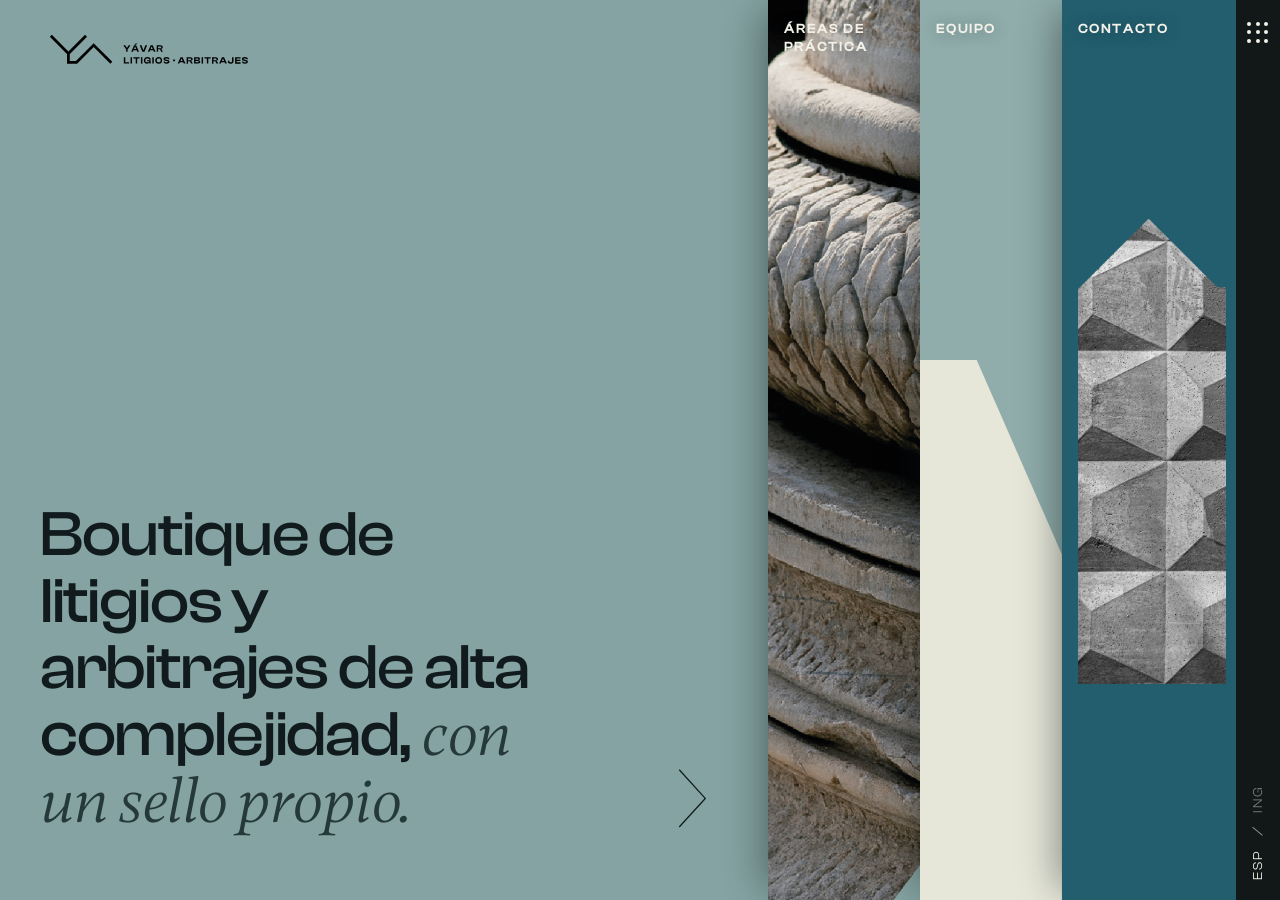
==== index.html @ cc49d652 "yla" ====
<!DOCTYPE html>
<html lang="es" data-lang="es">
<head>
<meta charset="utf-8">
<meta name="viewport" content="width=device-width, initial-scale=1">
<title>YLA — Yávar · Litigios y Arbitrajes</title>
<link rel="stylesheet" href="assets/css/yla.css">
<style>
/* ============ HOME ============ */
.hero{position:fixed;inset:0;overflow:hidden;background:var(--sage)}

/* ----- left: headline ----- */
.hero-left{
  position:absolute;left:0;top:0;bottom:0;width:60%;
  display:flex;flex-direction:row;align-items:flex-end;justify-content:space-between;gap:clamp(24px,4vw,64px);
  padding:20px var(--pad) clamp(40px,7vh,90px);
}
.phrases{position:relative;flex:0 0 auto}
.phrase{
  position:absolute;left:0;bottom:0;width:100%;pointer-events:none;
}
.phrase.show{position:relative;pointer-events:auto}
.phrase h1{
  font-weight:500;
  font-size:clamp(34px,5vw,76px);
  line-height:1.02;
  letter-spacing:-.018em;
  color:var(--ink);
  max-width:13ch;
}
.line{display:block;overflow:hidden;padding-bottom:.02em}
.line > span{display:block;transform:translateY(118%);opacity:0;
  transition:transform 1.15s cubic-bezier(.22,1,.36,1),opacity .9s ease}
.phrase.show .line > span{transform:translateY(0);opacity:1}
.phrase.leaving .line > span{transform:translateY(-118%);opacity:0;
  transition:transform .9s cubic-bezier(.22,1,.36,1),opacity .55s ease}
.phrase.show .line:nth-child(1) > span{transition-delay:.05s}
.phrase.show .line:nth-child(2) > span{transition-delay:.12s}
.phrase.show .line:nth-child(3) > span{transition-delay:.19s}
.phrase.show .line:nth-child(4) > span{transition-delay:.26s}
.phrase.show .line:nth-child(5) > span{transition-delay:.33s}
.phrase h1 em{color:var(--ink-soft)}

/* advance control — thin chevron only */
.advance{display:flex;align-items:center;flex:0 0 auto}
.adv-btn{
  width:clamp(48px,4.4vw,72px);height:clamp(60px,6vw,96px);
  display:flex;align-items:center;justify-content:flex-start;color:var(--ink);
  transition:transform .5s var(--ease);
}
.adv-btn:hover{transform:translateX(9px)}
.adv-btn svg{height:100%;width:auto;overflow:visible}
.adv-btn svg path{stroke:currentColor;stroke-width:1.3;fill:none;vector-effect:non-scaling-stroke;stroke-linecap:square;stroke-linejoin:miter}

/* ----- right: column gateway ----- */
.hero-right{
  position:absolute;right:0;top:0;bottom:0;width:40%;
  display:flex;
}
.col{position:relative;overflow:hidden;display:block;flex:1 1 0;
  transition:flex-grow .85s cubic-bezier(.22,1,.36,1),margin-left .85s cubic-bezier(.22,1,.36,1),box-shadow .85s cubic-bezier(.22,1,.36,1)}
/* z-index creciente: cada card se apila sobre la anterior */
.col-areas{flex:1.07;z-index:1}
.col-equipo{flex:1;background:var(--sage-soft);z-index:2}
.col-contacto{flex:1.23;background:var(--petrol);z-index:3}
.col-rail{flex:0 0 var(--rail);background:var(--night);z-index:4}
/* sombra a la izquierda = se ve que una está sobre la otra */
.hero-right .col{box-shadow:-16px 0 36px -12px rgba(8,14,14,.42)}
/* hover: la card se abre — sube al frente, se ensancha (muestra más contenido) y se desplaza a la izquierda.
   Se usa margin-left negativo (no transform) para que el layout se reacomode y NO quede franja de fondo a la derecha */
.intro-done .hero-right .col:hover{flex-grow:2.4;margin-left:-26px;z-index:20;
  box-shadow:-30px 0 64px -10px rgba(8,14,14,.55)}

.col-media{position:absolute;left:-4%;right:-4%;top:-12%;bottom:-12%;transition:transform 1.3s var(--ease)}
.col-media-inner{position:absolute;inset:0;animation:drift 17s var(--ease-soft) infinite alternate}
.col-contacto .col-media-inner{animation-duration:21s;animation-direction:alternate-reverse}
@keyframes drift{from{transform:translateY(-2.5%)}to{transform:translateY(2.5%)}}
.col-media img{position:absolute;inset:0;width:100%;height:100%;object-fit:cover}

/* equipo cream parallelogram, anchored bottom */
.para{
  position:absolute;left:0;right:0;bottom:0;height:80%;background:var(--cream);
  /* corte: arranca a ~60% de altura del lado izq. (card ~40% desde arriba), recto hasta el 40% del ancho,
     y ahí quiebra bajando hacia la derecha. El 3er punto (100% 64%) controla el ángulo: mayor % = baja más */
  clip-path:polygon(0 25%,40% 25%,100% 52%,100% 100%,0 100%);
  transition:transform 1.3s var(--ease);
}

/* contacto framed concrete (notched arrow) */
.concrete-frame{
  position:absolute;left:9%;right:6%;top:24%;height:52%;
  overflow:hidden;transition:transform 1.3s var(--ease);
}
.concrete-frame .col-media-inner{
  position:absolute;top:50%;left:calc(52svh/1.36/2);
  width:52svh;aspect-ratio:1.36;height:auto;
  animation:none;
  transform:translate(-50%,-50%) rotate(-90deg);transform-origin:center;
}
.concrete-frame img{position:absolute;inset:0;width:100%;height:100%;object-fit:cover;filter:grayscale(1) contrast(1.04)}

/* column labels */
.col-label{
  position:absolute;left:0;right:0;top:0;z-index:5;
  padding:20px 16px 0;
  font-size:13px;font-weight:700;letter-spacing:.16em;text-transform:uppercase;line-height:1.35;
  color:var(--paper);text-shadow:0 1px 16px rgba(0,0,0,.35);
}
.col-equipo .col-label{color:var(--paper)}
.col .col-label .ll{display:block}
.col .col-label .ll.t-en{display:none}
html[data-lang="en"] .col .col-label .ll.t-es{display:none}
html[data-lang="en"] .col .col-label .ll.t-en{display:block}
.col-label::after{content:"";display:block;width:0;height:1px;background:currentColor;margin-top:8px;transition:width .55s var(--ease)}
.col:hover .col-label::after{width:30px}
.col-cta{
  position:absolute;left:16px;bottom:var(--pad);z-index:5;
  display:flex;align-items:center;gap:10px;color:var(--paper);
  font-size:11px;letter-spacing:.06em;opacity:0;transform:translateY(8px);
  transition:opacity .5s var(--ease),transform .5s var(--ease);
}
.col-equipo .col-cta{color:var(--ink)}
.col:hover .col-cta{opacity:1;transform:none}
.col-cta .arw{font-size:13px}
.col::before{content:"";position:absolute;inset:0;z-index:3;background:rgba(18,24,23,0);transition:background .5s}
.col-areas:hover::before,.col-contacto:hover::before{background:rgba(18,24,23,.12)}

/* rail content */
.col-rail{display:flex;flex-direction:column;align-items:center;justify-content:space-between;padding:20px 0}
.col-rail .dots{color:var(--paper);margin-top:2px}
.col-rail .v-lang{
  writing-mode:vertical-rl;transform:rotate(180deg);color:var(--paper);
  display:inline-flex;flex-direction:row;align-items:center;gap:9px;
  font-size:10.5px;letter-spacing:.16em;font-weight:500;
}
.col-rail .v-lang button{opacity:.45;transition:opacity .3s,font-weight .3s;letter-spacing:.16em}
.col-rail .v-lang button:hover{opacity:1;font-weight:700}
.col-rail .v-lang button.on{opacity:1}
.col-rail .v-lang .div{height:13px;width:1px;background:currentColor;opacity:.55;transform:rotate(-50deg);margin:3px 0}

/* ===== intro de carga: las capas entran de derecha a izquierda, desacelerando =====
   orden: home (la más grande) → áreas → equipo → contacto. Cada una más lenta que la anterior.
   El orden del DOM hace que cada columna posterior se deslice por encima de la previa. */
@keyframes layerIn{from{transform:translateX(100vw)}to{transform:translateX(0)}}
@media (prefers-reduced-motion:no-preference){
  .hero-left,.col-areas,.col-equipo,.col-contacto,.col-rail{will-change:transform}
  /* delays cortos y solapados: cada capa arranca antes de que la anterior se asiente.
     Duraciones largas + ease-out marcado → al final las 4 viajan lento juntas a su sitio. */
  .hero-left   {animation:layerIn 1.25s cubic-bezier(.16,1,.3,1) 0s   both}
  .col-areas   {animation:layerIn 1.30s cubic-bezier(.16,1,.3,1) .14s both}
  .col-equipo  {animation:layerIn 1.35s cubic-bezier(.16,1,.3,1) .28s both}
  .col-contacto,
  .col-rail    {animation:layerIn 1.40s cubic-bezier(.16,1,.3,1) .42s both}
}
/* al terminar el intro se quita la animación: el fill ya no fija el transform y el hover puede mover la card */
.intro-done .hero-left,.intro-done .col,.intro-done .col-rail{animation:none;will-change:auto}

/* topbar tuning on home */
.home .topbar{padding-top:20px;padding-right:var(--pad)}
.home-mob-dots{display:none}
@media (max-width:980px){.home-mob-dots{display:grid}}

/* ===== responsive ===== */
@media (max-width:980px){
  .hero{position:relative;min-height:100svh}
  .hero-left{position:relative;width:100%;min-height:78svh;justify-content:space-between}
  .hero-right{position:relative;width:100%;height:230px}
  .col-rail{display:none}
  .phrase h1{max-width:16ch}
}
@media (max-width:560px){
  .hero-right{height:auto;flex-direction:column}
  .col{height:120px}
  .col-media{position:absolute}
}
</style>
</head>
<body class="home">

<!-- top bar -->
<header class="topbar">
  <a class="brand" href="index.html" aria-label="YLA inicio">
    <img class="brand-logo" src="assets/logo.svg" alt="YÁVAR · Litigios · Arbitrajes">
  </a>
  <button class="dots home-mob-dots" data-menu-open aria-label="Menú"><span></span><span></span><span></span><span></span><span></span><span></span><span></span><span></span><span></span></button>
</header>

<main class="hero">
  <!-- LEFT: headline -->
  <div class="hero-left">
    <div class="phrases">
      <!-- 1 -->
      <div class="phrase show">
        <h1 class="t-es"><span class="line"><span>Boutique de</span></span><span class="line"><span>litigios y</span></span><span class="line"><span>arbitrajes de alta</span></span><span class="line"><span>complejidad, <em>con</em></span></span><span class="line"><span><em>un sello propio.</em></span></span></h1>
        <h1 class="t-en"><span class="line"><span>A boutique for</span></span><span class="line"><span>high-complexity</span></span><span class="line"><span>litigation &amp;</span></span><span class="line"><span>arbitration, <em>with a</em></span></span><span class="line"><span><em>signature of its own.</em></span></span></h1>
      </div>
      <!-- 2 -->
      <div class="phrase">
        <h1 class="t-es"><span class="line"><span>Negociamos con</span></span><span class="line"><span>estrategia <em>y litigamos</em></span></span><span class="line"><span><em>con convicción.</em></span></span></h1>
        <h1 class="t-en"><span class="line"><span>We negotiate with</span></span><span class="line"><span>strategy <em>and litigate</em></span></span><span class="line"><span><em>with conviction.</em></span></span></h1>
      </div>
      <!-- 3 -->
      <div class="phrase">
        <h1 class="t-es"><span class="line"><span>Sabemos que la</span></span><span class="line"><span>excelencia nunca</span></span><span class="line"><span>es casualidad <em>y por</em></span></span><span class="line"><span><em>eso la buscamos</em></span></span><span class="line"><span><em>implacablemente.</em></span></span></h1>
        <h1 class="t-en"><span class="line"><span>We know excellence</span></span><span class="line"><span>is never an accident,</span></span><span class="line"><span><em>and so we pursue</em></span></span><span class="line"><span><em>it relentlessly.</em></span></span></h1>
      </div>
      <!-- 4 -->
      <div class="phrase">
        <h1 class="t-es"><span class="line"><span>La cercanía no</span></span><span class="line"><span>es un servicio</span></span><span class="line"><span>adicional, <em>es parte</em></span></span><span class="line"><span><em>de cómo entendemos</em></span></span><span class="line"><span><em>lo que hacemos.</em></span></span></h1>
        <h1 class="t-en"><span class="line"><span>Closeness is not</span></span><span class="line"><span>an added service,</span></span><span class="line"><span><em>it is part of how we</em></span></span><span class="line"><span><em>understand our work.</em></span></span></h1>
      </div>
    </div>

    <div class="advance">
      <button class="adv-btn" id="advBtn" aria-label="Siguiente">
        <svg viewBox="0 0 34 60" preserveAspectRatio="xMinYMid meet"><path d="M6 8 L26 30 L6 52"></path></svg>
      </button>
    </div>
  </div>

  <!-- RIGHT: gateway columns -->
  <div class="hero-right" id="cols">
    <a class="col col-areas" href="areas.html">
      <span class="col-label"><span class="ll t-es">Áreas de</span><span class="ll t-es">Práctica</span><span class="ll t-en">Practice</span><span class="ll t-en">Areas</span></span>
      <div class="col-media" data-col><div class="col-media-inner"><img src="assets/img/column.png" alt=""></div></div>
      <span class="col-cta"><span class="arw"></span><span class="t-es">Explorar</span><span class="t-en">Explore</span></span>
    </a>

    <a class="col col-equipo" href="equipo.html">
      <span class="col-label"><span class="ll t-es">Equipo</span><span class="ll t-en">Team</span></span>
      <div class="para" data-col></div>
      <span class="col-cta"><span class="arw"></span><span class="t-es">Conocer</span><span class="t-en">Meet us</span></span>
    </a>

    <a class="col col-contacto" href="contacto.html">
      <span class="col-label"><span class="ll t-es">Contacto</span><span class="ll t-en">Contact</span></span>
      <div class="concrete-frame" data-col><div class="col-media-inner"><img src="assets/img/concrete-sm.png" alt=""></div></div>
      <span class="col-cta"><span class="arw"></span><span class="t-es">Escríbenos</span><span class="t-en">Write us</span></span>
    </a>

    <div class="col-rail">
      <button class="dots" data-menu-open aria-label="Menú"><span></span><span></span><span></span><span></span><span></span><span></span><span></span><span></span><span></span></button>
      <span class="v-lang"><button data-lang-btn="es" class="on">ESP</button><span class="div"></span><button data-lang-btn="en">ING</button></span>
    </div>
  </div>
</main>

<!-- shared menu overlay -->
<div class="menu" id="menu">
  <div class="menu-top">
    <a class="brand" href="index.html"><span class="mk-wrap"><svg class="mk" viewBox="22 29 144 67" xmlns="http://www.w3.org/2000/svg" aria-hidden="true"><polygon points="165.8 91.2 127.7 53.1 127.7 53.1 123.2 48.6 123.2 48.6 123.2 48.6 118.7 53.1 118.7 53.1 82.4 89.4 68.3 89.4 68.3 73.5 69.7 72.1 69.7 72.1 107.8 34 103.3 29.5 65.2 67.7 27.1 29.5 22.6 34 60.7 72.1 60.7 72.1 62 73.5 62 89.4 62 89.4 62 95.7 62 95.7 62 95.7 67 95.7 85.1 95.7 123.2 57.6 161.3 95.7 165.8 91.2"></polygon></svg></span><span class="wordmark"><span class="w1">YÁVAR</span><br><span class="w2">LITIGIOS · ARBITRAJES</span></span></a>
    <button class="close" data-menu-close aria-label="Cerrar"></button>
  </div>
  <div class="menu-body">
    <nav>
      <a href="index.html" class="cur"><span class="t-es">INICIO</span><span class="t-en">HOME</span><svg class="mk mk-underline" viewBox="22 29 144 67" aria-hidden="true"><polygon points="165.8 91.2 127.7 53.1 127.7 53.1 123.2 48.6 123.2 48.6 123.2 48.6 118.7 53.1 118.7 53.1 82.4 89.4 68.3 89.4 68.3 73.5 69.7 72.1 69.7 72.1 107.8 34 103.3 29.5 65.2 67.7 27.1 29.5 22.6 34 60.7 72.1 60.7 72.1 62 73.5 62 89.4 62 89.4 62 95.7 62 95.7 62 95.7 67 95.7 85.1 95.7 123.2 57.6 161.3 95.7 165.8 91.2"></polygon></svg></a>
      <a href="areas.html"><span class="t-es">ÁREAS DE PRÁCTICA</span><span class="t-en">PRACTICE AREAS</span></a>
      <a href="equipo.html"><span class="t-es">EQUIPO</span><span class="t-en">TEAM</span></a>
      <a href="contacto.html"><span class="t-es">CONTACTO</span><span class="t-en">CONTACT</span></a>
    </nav>
  </div>
  <div class="menu-foot">
    <span class="lang"><button data-lang-btn="es" class="on">ESP</button><span class="div"></span><button data-lang-btn="en">ING</button></span>
    <div class="addr">
      El Bosque Norte 0211<br>Oficina #437 · Las Condes<br>Santiago / Chile<br>
      <a href="mailto:contacto@yla.cl">contacto@yla.cl</a>
    </div>
  </div>
</div>

<script src="assets/js/yla.js"></script>
<script>
(function(){
  var phrases=[].slice.call(document.querySelectorAll('.phrase'));
  var cols=document.getElementById('cols');
  var cur=0, timer=null, DUR=5200;

  // per-phrase parallax offsets for each gateway media (areas, equipo-para, equipo-photo, contacto)
  var shifts={
    areas:[0,-5,-9,-4],
    para:[0,3,-2,4],
    concrete:[0,4,-3,2]
  };
  function applyShift(i){
    var areas=cols.querySelector('.col-areas .col-media');
    var para=cols.querySelector('.col-equipo .para');
    var concrete=cols.querySelector('.col-contacto .concrete-frame');
    if(areas)areas.style.transform='translateY('+shifts.areas[i]+'%)';
    if(para)para.style.transform='translateY('+shifts.para[i]+'%)';
    if(concrete)concrete.style.transform='translateY('+shifts.concrete[i]+'%)';
  }

  function go(n){
    var prev=cur; cur=(n+phrases.length)%phrases.length;
    if(prev===cur){return;}
    phrases[prev].classList.remove('show');
    phrases[prev].classList.add('leaving');
    (function(p){setTimeout(function(){p.classList.remove('leaving');},900);})(phrases[prev]);
    phrases[cur].classList.add('show');
    applyShift(cur);
  }

  function start(){stop();timer=setInterval(function(){go(cur+1);},DUR);}
  function stop(){if(timer){clearInterval(timer);timer=null;}}

  document.getElementById('advBtn').addEventListener('click',function(){go(cur+1);start();});

  // pause on hover over gateway (let user read columns)
  cols.addEventListener('mouseenter',stop);
  cols.addEventListener('mouseleave',start);

  document.addEventListener('visibilitychange',function(){document.hidden?stop():start();});

  // al terminar el intro: habilita el hover de las cards (y libera el fill del transform)
  var lastCard=document.querySelector('.col-contacto');
  function introDone(){document.body.classList.add('intro-done');}
  if(lastCard){lastCard.addEventListener('animationend',introDone);}
  setTimeout(introDone,2300); // respaldo (p.ej. prefers-reduced-motion, sin animación)

  // init
  applyShift(0); start();
})();
</script>
</body>
</html>
---- assets/css/yla.css ----
/* ============================================================
   YLA — Yávar · Litigios y Arbitrajes
   Shared design system
   ============================================================ */

/* ---------- Fonts ---------- */
@font-face{
  font-family:"Clash Display";
  src:url("../fonts/ClashDisplay-Regular.otf") format("opentype");
  font-weight:400; font-style:normal; font-display:swap;
}
@font-face{
  font-family:"Clash Display";
  src:url("../fonts/ClashDisplay-Medium.otf") format("opentype");
  font-weight:500; font-style:normal; font-display:swap;
}
@font-face{
  font-family:"Gambetta";
  src:url("../fonts/Gambetta-Italic.otf") format("opentype");
  font-weight:400; font-style:italic; font-display:swap;
}

/* ---------- Tokens ---------- */
:root{
  --sage:#84a3a2;
  --sage-soft:#90adab;
  --ink:#111b1d;
  --ink-soft:#26393a;
  --cream:#e6e6d9;
  --paper:#f3f2ea;
  --petrol:#235e6e;
  --petrol-deep:#1c4f5d;
  --charcoal:#33474a;
  --charcoal-deep:#2a3b3d;
  --night:#121817;

  --line-on-light:rgba(17,27,29,.22);
  --line-on-dark:rgba(243,242,234,.20);

  --ease:cubic-bezier(.66,0,.2,1);
  --ease-soft:cubic-bezier(.4,0,.1,1);

  --pad:clamp(22px,3.1vw,56px);
  --rail:clamp(40px,3.4vw,62px);

  --f-display:"Clash Display",-apple-system,system-ui,sans-serif;
  --f-serif:"Gambetta",Georgia,serif;
}

/* ---------- Reset ---------- */
*{margin:0;padding:0;box-sizing:border-box}
html,body{height:100%}
body{
  font-family:var(--f-display);
  font-weight:400;
  color:var(--ink);
  background:var(--sage);
  -webkit-font-smoothing:antialiased;
  text-rendering:optimizeLegibility;
  overflow-x:hidden;
}
a{color:inherit;text-decoration:none}
img{display:block;max-width:100%}
button{font-family:inherit;color:inherit;background:none;border:none;cursor:pointer}
em,i{font-family:var(--f-serif);font-style:italic;font-weight:400}

/* serif italics should optically align with the display caps */
.serif{font-family:var(--f-serif);font-style:italic;font-weight:400}

/* ---------- Brand mark ---------- */
.mk{width:auto;height:100%;display:block}
.mk polygon{fill:currentColor}

.brand{display:flex;align-items:center;gap:14px;color:var(--ink)}
.brand .mk-wrap{height:30px;display:flex;align-items:center}
.brand .wordmark{
  font-weight:500;
  line-height:1.06;
  letter-spacing:.02em;
}
.brand .wordmark .w1{
  font-size:13px;letter-spacing:.16em;
}
.brand .wordmark .w2{
  font-size:8.5px;letter-spacing:.235em;opacity:.78;
  font-weight:500;
}
.brand .brand-logo{height:57px;width:auto;display:block}

/* ---------- Top bar ---------- */
.topbar{
  position:fixed;inset:0 0 auto 0;z-index:60;
  display:flex;align-items:flex-start;justify-content:space-between;
  padding:20px var(--pad) var(--pad);
  pointer-events:none;
}
.topbar > *{pointer-events:auto}
.topbar .brand{padding-top:2px}

.nav-cluster{display:flex;align-items:flex-start;gap:clamp(26px,3vw,54px)}
.nav-links{display:flex;gap:clamp(22px,2.6vw,46px);padding-top:4px}
.nav-links a{
  font-size:10.5px;font-weight:500;letter-spacing:.18em;text-transform:uppercase;
  line-height:1.35;position:relative;white-space:nowrap;
}
.nav-links a .ll{display:block}
.nav-links a::after{
  content:"";position:absolute;left:0;bottom:-5px;height:1px;width:0;
  background:currentColor;transition:width .5s var(--ease);
}
.nav-links a:hover::after,.nav-links a.is-active::after{width:100%}

/* 3x3 dot grid menu button */
.dots{
  display:grid;grid-template-columns:repeat(3,1fr);gap:3px;
  width:22px;height:22px;margin-top:2px;
}
.dots span{width:4px;height:4px;border-radius:50%;background:currentColor;transition:transform .4s var(--ease),opacity .4s}
.dots:hover span{opacity:.55}
.dots:hover span:nth-child(5){opacity:1;transform:scale(1.5)}

/* language toggle (rail) */
.lang{
  display:inline-flex;align-items:center;gap:7px;
  font-size:11px;font-weight:500;letter-spacing:.14em;
}
.lang button{letter-spacing:.14em;opacity:.45;transition:opacity .3s,font-weight .3s}
.lang button:hover{opacity:1;font-weight:700}
.lang button.on{opacity:1}
.lang .div{width:13px;height:1px;background:currentColor;opacity:.5;transform:rotate(-50deg)}

/* ---------- Vertical rail (dark strip: menu dots + email + esp/ing) ---------- */
.vrail{
  position:fixed;top:0;right:0;bottom:0;width:var(--rail);z-index:55;
  background:var(--night);color:var(--paper);
  display:flex;flex-direction:column;align-items:center;justify-content:space-between;
  padding:20px 0;
}
.vrail .dots{color:var(--paper);margin-top:2px}
.vrail .v-mail{
  writing-mode:vertical-rl;text-orientation:mixed;
  font-size:11px;letter-spacing:.16em;font-weight:500;
  transform:rotate(180deg);
}
.vrail .v-lang{
  writing-mode:vertical-rl;text-orientation:mixed;transform:rotate(180deg);
  display:inline-flex;flex-direction:row;align-items:center;gap:8px;
  font-size:10.5px;letter-spacing:.16em;font-weight:500;
}
.vrail .v-lang button{opacity:.45;transition:opacity .3s,font-weight .3s;letter-spacing:.16em}
.vrail .v-lang button:hover{opacity:1;font-weight:700}
.vrail .v-lang button.on{opacity:1}
.vrail .v-lang .div{height:13px;width:1px;background:currentColor;opacity:.55;transform:rotate(-50deg);margin:2px 0}

/* ---------- Language visibility ---------- */
.t-en{display:none}
html[data-lang="en"] .t-es{display:none}
html[data-lang="en"] .t-en{display:revert}
/* inline variants keep flow */
span.t-es,span.t-en,em.t-es,em.t-en{display:inline}
html[data-lang="en"] span.t-es,html[data-lang="en"] em.t-es{display:none}
.t-en{}
html:not([data-lang="en"]) span.t-en,html:not([data-lang="en"]) em.t-en{display:none}
html[data-lang="en"] span.t-en,html[data-lang="en"] em.t-en{display:inline}

/* ---------- Full-screen menu overlay ---------- */
.menu{
  position:fixed;inset:0;z-index:200;background:var(--night);color:var(--paper);
  display:flex;flex-direction:column;
  padding:20px var(--pad) var(--pad);
  clip-path:inset(0 0 100% 0);
  transition:clip-path .8s var(--ease);
  pointer-events:none;
}
.menu.open{clip-path:inset(0 0 0 0);pointer-events:auto}
.menu .menu-top{display:flex;align-items:flex-start;justify-content:space-between}
.menu .brand{color:var(--paper)}
.menu .close{
  width:30px;height:30px;position:relative;color:var(--paper);
}
.menu .close::before,.menu .close::after{
  content:"";position:absolute;top:50%;left:0;width:100%;height:1.5px;background:currentColor;
}
.menu .close::before{transform:rotate(45deg)}
.menu .close::after{transform:rotate(-45deg)}
.menu .menu-body{
  flex:1;display:flex;flex-direction:column;justify-content:center;
  width:100%;
}
.menu nav{display:flex;flex-direction:column;gap:clamp(10px,2.1vh,26px)}
.menu nav a{
  font-weight:500;font-size:clamp(28px,3.4vw,46px);line-height:1.04;letter-spacing:-.005em;
  width:max-content;position:relative;
  opacity:0;transform:translateY(40px);
  transition:opacity .7s var(--ease),transform .7s var(--ease),color .35s;
}
.menu.open nav a{opacity:1;transform:none}
.menu.open nav a:nth-child(1){transition-delay:.18s}
.menu.open nav a:nth-child(2){transition-delay:.26s}
.menu.open nav a:nth-child(3){transition-delay:.34s}
.menu.open nav a:nth-child(4){transition-delay:.42s}
.menu nav a:hover{color:var(--sage)}
.menu nav a.cur .mk-underline{opacity:1}
.menu nav a .mk-underline{
  position:absolute;left:2px;bottom:-2px;height:14px;opacity:0;color:var(--sage);
  transition:opacity .4s;
}
.menu .menu-foot{
  display:flex;align-items:flex-end;justify-content:space-between;gap:24px;
  opacity:0;transform:translateY(20px);transition:opacity .6s var(--ease) .5s,transform .6s var(--ease) .5s;
}
.menu.open .menu-foot{opacity:1;transform:none}
.menu .menu-foot .addr{
  text-align:right;font-size:13px;line-height:1.7;letter-spacing:.04em;color:rgba(243,242,234,.7);
}
.menu .menu-foot .addr a{color:var(--sage)}
.menu .menu-foot .lang{color:var(--paper)}

/* ---------- Generic page chrome on dark ---------- */
.on-dark{color:var(--paper)}
.on-dark .nav-links a,.on-dark .brand{color:var(--paper)}
/* mayor especificidad: gana sobre reglas por-página como .topbar .brand{color:var(--ink)} */
.topbar.on-dark,.topbar.on-dark .nav-links a,.topbar.on-dark .brand,.topbar.on-dark .dots{color:var(--paper)}

/* arrow bullet — long thin shaft with a connected chevron head; scales with font-size */
.arw{display:inline-block;width:1.95em;height:1.5px;background:currentColor;position:relative;vertical-align:middle;flex:0 0 auto}
.arw::after{content:"";position:absolute;right:-1px;top:50%;width:.5em;height:.5em;border-top:1.5px solid currentColor;border-right:1.5px solid currentColor;box-sizing:border-box;transform:translateY(-50%) rotate(45deg)}

/* reduce motion */
@media (prefers-reduced-motion:reduce){
  *{animation-duration:.001ms!important;transition-duration:.12s!important}
}

/* mobile menu button (shown only when the dark rail is hidden) */
.dots.mob-only{display:none}

/* ---------- Mobile generic ---------- */
@media (max-width:860px){
  .vrail{display:none}
  .nav-links{display:none}
  .dots.mob-only{display:grid;color:inherit}
}
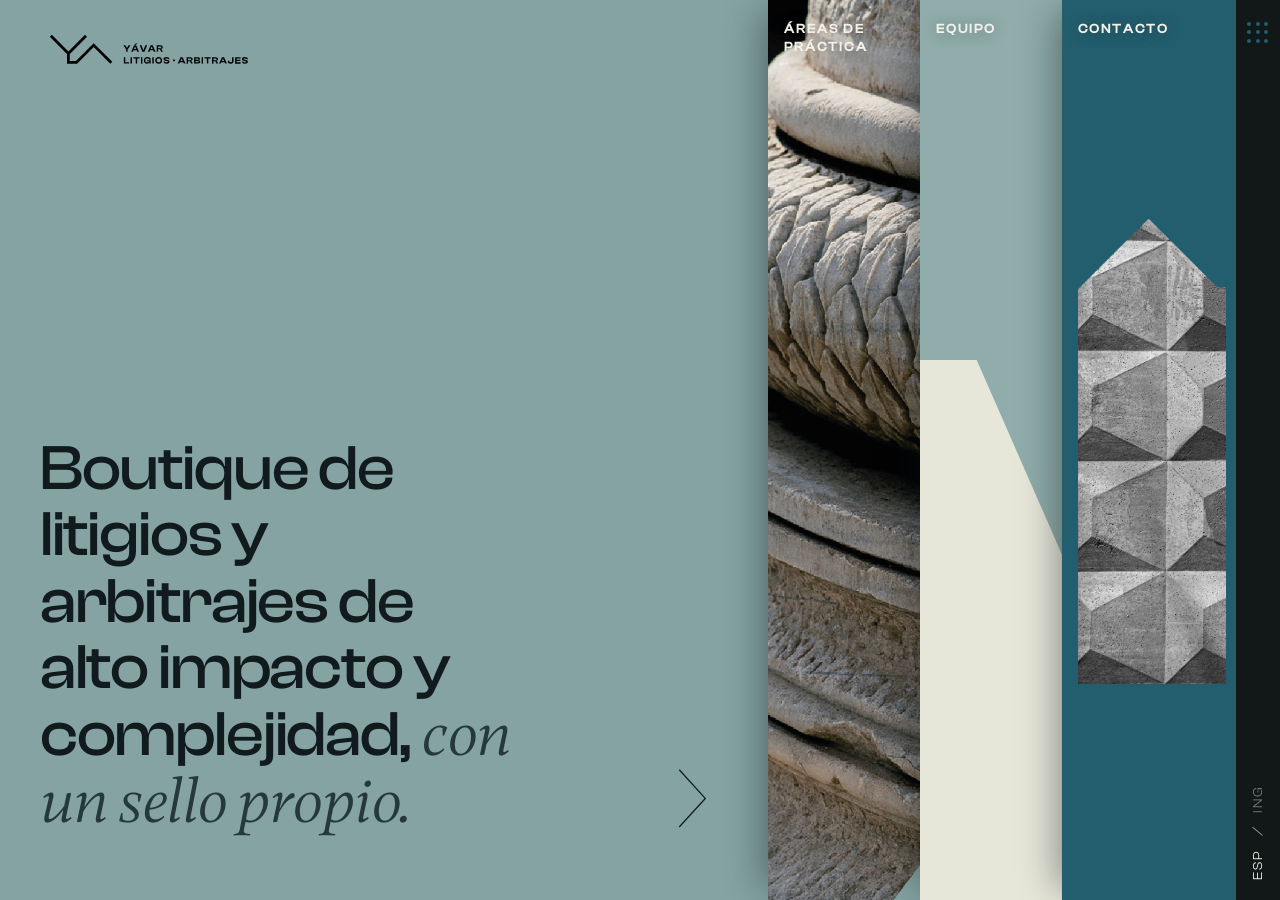
==== commit 9c7da4b5: "Enhance mobile layout and styling for home, contact, and team pages" ====
--- a/index.html
+++ b/index.html
@@ -168,10 +168,42 @@
   .col-rail{display:none}
   .phrase h1{max-width:16ch}
 }
-@media (max-width:560px){
-  .hero-right{height:auto;flex-direction:column}
-  .col{height:120px}
-  .col-media{position:absolute}
+.mob-foot{display:none}
+/* ===== mobile home: single sage panel + text + down arrow + diagonal cream ===== */
+@media (max-width:640px){
+  .hero{position:relative;min-height:100svh;background:var(--sage);overflow:hidden}
+  /* diagonal cream wedge at the bottom (same cut style as equipo) */
+  .hero::after{content:"";position:absolute;inset:0;z-index:1;
+    background:var(--cream);
+    clip-path:polygon(0 86%,80% 70%,100% 70%,100% 100%,0 100%)}
+  .hero-left{position:relative;z-index:2;width:100%;min-height:100svh;
+    flex-direction:column;align-items:flex-start;justify-content:center;
+    gap:clamp(40px,7vh,68px);
+    padding:clamp(110px,16vh,150px) var(--pad) clamp(96px,16vh,140px)}
+  /* gateway columns move to the hamburger menu on mobile */
+  .hero-right{display:none}
+  .phrases{position:relative;flex:0 0 auto;width:100%}
+  .phrase h1{font-size:clamp(38px,11vw,52px);max-width:12ch;line-height:1.05}
+  /* down-pointing chevron */
+  .advance{align-self:flex-start}
+  .adv-btn{justify-content:center}
+  .adv-btn svg{transform:rotate(90deg);transform-origin:center}
+  .adv-btn:hover{transform:translateY(9px)}
+
+  /* black bottom bar: ESP/ING left, email right, white text */
+  .mob-foot{
+    display:flex;align-items:center;justify-content:space-between;
+    position:absolute;left:0;right:0;bottom:0;z-index:4;
+    background:#000;color:#fff;
+    padding:13px var(--pad);
+  }
+  .mf-lang{display:inline-flex;align-items:center;gap:7px;
+    font-size:13px;font-weight:500;letter-spacing:.14em}
+  .mf-lang button{color:#fff;opacity:.55;transition:opacity .3s,font-weight .3s}
+  .mf-lang button:hover{opacity:1;font-weight:700}
+  .mf-lang button.on{opacity:1}
+  .mf-lang .div{width:12px;height:1px;background:#fff;opacity:.7;transform:rotate(-50deg)}
+  .mf-mail{color:#fff;font-size:13px;letter-spacing:.03em}
 }
 </style>
 </head>
@@ -191,22 +223,22 @@
     <div class="phrases">
       <!-- 1 -->
       <div class="phrase show">
-        <h1 class="t-es"><span class="line"><span>Boutique de</span></span><span class="line"><span>litigios y</span></span><span class="line"><span>arbitrajes de alta</span></span><span class="line"><span>complejidad, <em>con</em></span></span><span class="line"><span><em>un sello propio.</em></span></span></h1>
+        <h1 class="t-es"><span class="line"><span>Boutique de</span></span><span class="line"><span>litigios y</span></span><span class="line"><span>arbitrajes de</span></span><span class="line"><span>alto impacto y</span></span><span class="line"><span>complejidad, <em>con</em></span></span><span class="line"><span><em>un sello propio.</em></span></span></h1>
         <h1 class="t-en"><span class="line"><span>A boutique for</span></span><span class="line"><span>high-complexity</span></span><span class="line"><span>litigation &amp;</span></span><span class="line"><span>arbitration, <em>with a</em></span></span><span class="line"><span><em>signature of its own.</em></span></span></h1>
       </div>
       <!-- 2 -->
       <div class="phrase">
-        <h1 class="t-es"><span class="line"><span>Negociamos con</span></span><span class="line"><span>estrategia <em>y litigamos</em></span></span><span class="line"><span><em>con convicción.</em></span></span></h1>
+        <h1 class="t-es"><span class="line"><span>Negociamos</span></span><span class="line"><span>estratégicamente</span></span><span class="line"><span><em>y litigamos con</em></span></span><span class="line"><span><em>convicción.</em></span></span></h1>
         <h1 class="t-en"><span class="line"><span>We negotiate with</span></span><span class="line"><span>strategy <em>and litigate</em></span></span><span class="line"><span><em>with conviction.</em></span></span></h1>
       </div>
       <!-- 3 -->
       <div class="phrase">
-        <h1 class="t-es"><span class="line"><span>Sabemos que la</span></span><span class="line"><span>excelencia nunca</span></span><span class="line"><span>es casualidad <em>y por</em></span></span><span class="line"><span><em>eso la buscamos</em></span></span><span class="line"><span><em>implacablemente.</em></span></span></h1>
+        <h1 class="t-es"><span class="line"><span>Sabemos que la</span></span><span class="line"><span>excelencia nunca</span></span><span class="line"><span>es casualidad <em>y por</em></span></span><span class="line"><span><em>eso la buscamos de</em></span></span><span class="line"><span><em>manera implacable.</em></span></span></h1>
         <h1 class="t-en"><span class="line"><span>We know excellence</span></span><span class="line"><span>is never an accident,</span></span><span class="line"><span><em>and so we pursue</em></span></span><span class="line"><span><em>it relentlessly.</em></span></span></h1>
       </div>
       <!-- 4 -->
       <div class="phrase">
-        <h1 class="t-es"><span class="line"><span>La cercanía no</span></span><span class="line"><span>es un servicio</span></span><span class="line"><span>adicional, <em>es parte</em></span></span><span class="line"><span><em>de cómo entendemos</em></span></span><span class="line"><span><em>lo que hacemos.</em></span></span></h1>
+        <h1 class="t-es"><span class="line"><span>Estamos cuando el</span></span><span class="line"><span>cliente lo necesita.</span></span><span class="line"><span>La cercanía no es</span></span><span class="line"><span>un adicional, <em>es parte</em></span></span><span class="line"><span><em>de cómo entendemos</em></span></span><span class="line"><span><em>lo que hacemos.</em></span></span></h1>
         <h1 class="t-en"><span class="line"><span>Closeness is not</span></span><span class="line"><span>an added service,</span></span><span class="line"><span><em>it is part of how we</em></span></span><span class="line"><span><em>understand our work.</em></span></span></h1>
       </div>
     </div>
@@ -242,6 +274,12 @@
       <button class="dots" data-menu-open aria-label="Menú"><span></span><span></span><span></span><span></span><span></span><span></span><span></span><span></span><span></span></button>
       <span class="v-lang"><button data-lang-btn="es" class="on">ESP</button><span class="div"></span><button data-lang-btn="en">ING</button></span>
     </div>
+  </div>
+
+  <!-- mobile bottom bar -->
+  <div class="mob-foot">
+    <span class="mf-lang"><button data-lang-btn="es" class="on">ESP</button><span class="div"></span><button data-lang-btn="en">ING</button></span>
+    <a class="mf-mail" href="mailto:contacto@yla.cl">contacto@yla.cl</a>
   </div>
 </main>
 
--- a/assets/css/yla.css
+++ b/assets/css/yla.css
@@ -115,19 +115,19 @@
   display:grid;grid-template-columns:repeat(3,1fr);gap:3px;
   width:22px;height:22px;margin-top:2px;
 }
-.dots span{width:4px;height:4px;border-radius:50%;background:currentColor;transition:transform .4s var(--ease),opacity .4s}
+.dots span{width:4px;height:4px;border-radius:50%;background:#235e6e;transition:transform .4s var(--ease),opacity .4s}
 .dots:hover span{opacity:.55}
 .dots:hover span:nth-child(5){opacity:1;transform:scale(1.5)}
 
 /* language toggle (rail) */
 .lang{
   display:inline-flex;align-items:center;gap:7px;
-  font-size:11px;font-weight:500;letter-spacing:.14em;
+  font-size:14px;font-weight:500;letter-spacing:.14em;
 }
 .lang button{letter-spacing:.14em;opacity:.45;transition:opacity .3s,font-weight .3s}
 .lang button:hover{opacity:1;font-weight:700}
 .lang button.on{opacity:1}
-.lang .div{width:13px;height:1px;background:currentColor;opacity:.5;transform:rotate(-50deg)}
+.lang .div{width:13px;height:1px;background:#235e6e;opacity:1;transform:rotate(50deg)}
 
 /* ---------- Vertical rail (dark strip: menu dots + email + esp/ing) ---------- */
 .vrail{
@@ -167,7 +167,7 @@
 .menu{
   position:fixed;inset:0;z-index:200;background:var(--night);color:var(--paper);
   display:flex;flex-direction:column;
-  padding:20px var(--pad) var(--pad);
+  padding:20px var(--pad) clamp(120px,16vh,220px);
   clip-path:inset(0 0 100% 0);
   transition:clip-path .8s var(--ease);
   pointer-events:none;
@@ -176,7 +176,11 @@
 .menu .menu-top{display:flex;align-items:flex-start;justify-content:space-between}
 .menu .brand{color:var(--paper)}
 .menu .close{
-  width:30px;height:30px;position:relative;color:var(--paper);
+  width:30px;height:30px;position:fixed;top:18px;right:calc((var(--rail) - 30px)/2);
+  color:#235e6e;z-index:5;
+}
+@media (max-width:980px){
+  .menu .close{right:calc(var(--pad) - 4px)}
 }
 .menu .close::before,.menu .close::after{
   content:"";position:absolute;top:50%;left:0;width:100%;height:1.5px;background:currentColor;
@@ -185,9 +189,9 @@
 .menu .close::after{transform:rotate(-45deg)}
 .menu .menu-body{
   flex:1;display:flex;flex-direction:column;justify-content:center;
-  width:100%;
-}
-.menu nav{display:flex;flex-direction:column;gap:clamp(10px,2.1vh,26px)}
+  width:100%;padding-inline:clamp(32px,7vw,130px);
+}
+.menu nav{display:flex;flex-direction:column;gap:clamp(28px,5vh,62px)}
 .menu nav a{
   font-weight:500;font-size:clamp(28px,3.4vw,46px);line-height:1.04;letter-spacing:-.005em;
   width:max-content;position:relative;
@@ -200,20 +204,26 @@
 .menu.open nav a:nth-child(3){transition-delay:.34s}
 .menu.open nav a:nth-child(4){transition-delay:.42s}
 .menu nav a:hover{color:var(--sage)}
-.menu nav a.cur .mk-underline{opacity:1}
-.menu nav a .mk-underline{
-  position:absolute;left:2px;bottom:-2px;height:14px;opacity:0;color:var(--sage);
-  transition:opacity .4s;
-}
+.menu nav a::after{
+  content:"\00005C";
+  position:absolute;left:0;top:100%;
+  color:#235e6e;font-size:1em;line-height:1;font-weight:400;
+  opacity:0;transform:translateY(-6px);
+  transition:opacity .35s var(--ease),transform .35s var(--ease);
+  pointer-events:none;
+}
+.menu nav a:hover::after{opacity:1;transform:translateY(0)}
+.menu nav a .mk-underline{display:none}
 .menu .menu-foot{
   display:flex;align-items:flex-end;justify-content:space-between;gap:24px;
+  padding-inline:clamp(32px,7vw,130px);
   opacity:0;transform:translateY(20px);transition:opacity .6s var(--ease) .5s,transform .6s var(--ease) .5s;
 }
 .menu.open .menu-foot{opacity:1;transform:none}
 .menu .menu-foot .addr{
-  text-align:right;font-size:13px;line-height:1.7;letter-spacing:.04em;color:rgba(243,242,234,.7);
-}
-.menu .menu-foot .addr a{color:var(--sage)}
+  text-align:right;font-size:clamp(15px,1.4vw,18px);line-height:1.7;letter-spacing:.04em;color:#235e6e;
+}
+.menu .menu-foot .addr a{color:#235e6e;display:inline-block;padding-top:12px}
 .menu .menu-foot .lang{color:var(--paper)}
 
 /* ---------- Generic page chrome on dark ---------- */
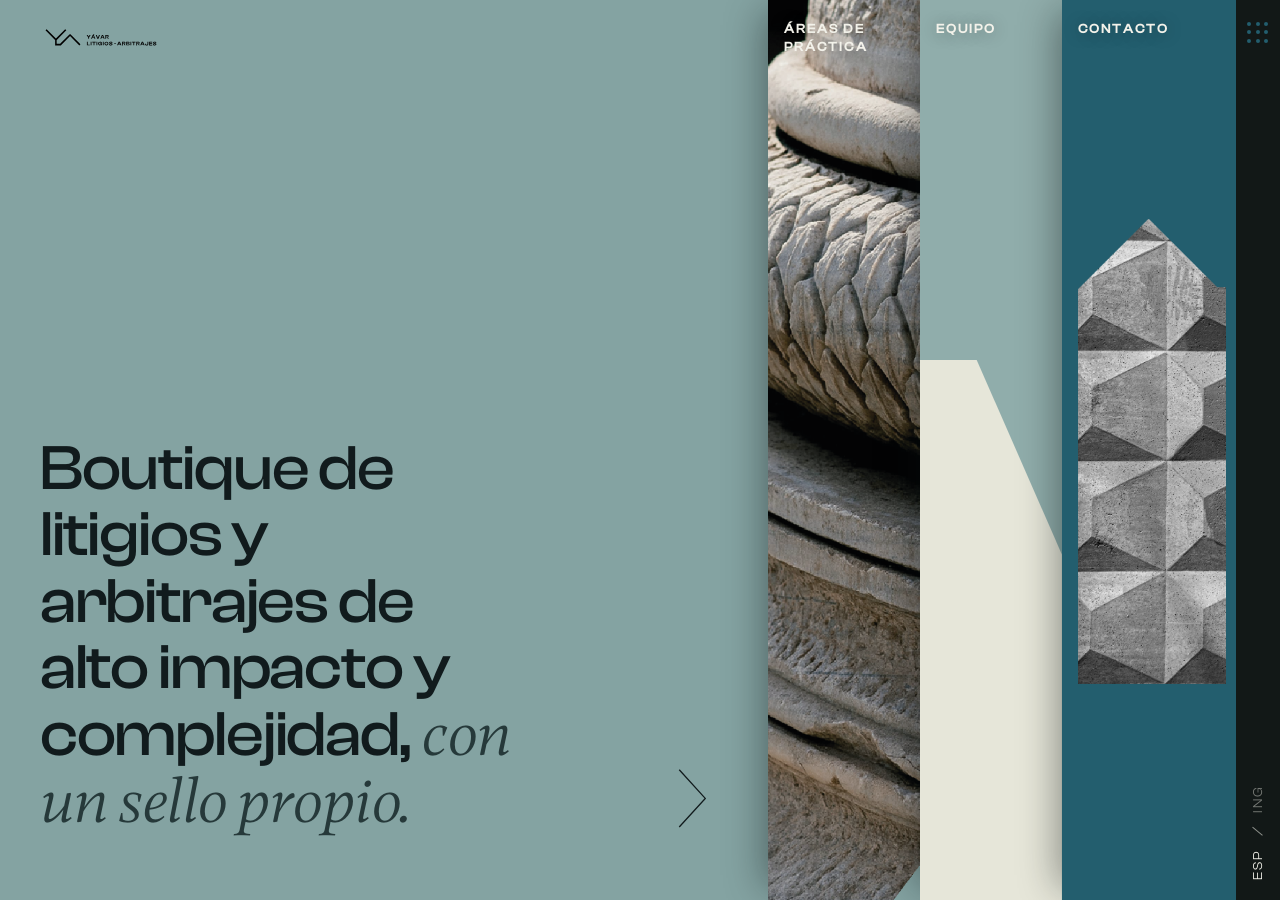
==== commit a9cbfc9a: "Update logo assets and adjust header branding in HTML files - Replaced the logo in SVG format with a" ====
--- a/index.html
+++ b/index.html
@@ -212,7 +212,8 @@
 <!-- top bar -->
 <header class="topbar">
   <a class="brand" href="index.html" aria-label="YLA inicio">
-    <img class="brand-logo" src="assets/logo.svg" alt="YÁVAR · Litigios · Arbitrajes">
+    <img class="brand-logo logo-dark" src="assets/logo.svg" alt="YÁVAR · Litigios · Arbitrajes">
+    <img class="brand-logo logo-light" src="assets/logo-blanco.svg" alt="">
   </a>
   <button class="dots home-mob-dots" data-menu-open aria-label="Menú"><span></span><span></span><span></span><span></span><span></span><span></span><span></span><span></span><span></span></button>
 </header>
@@ -286,7 +287,7 @@
 <!-- shared menu overlay -->
 <div class="menu" id="menu">
   <div class="menu-top">
-    <a class="brand" href="index.html"><span class="mk-wrap"><svg class="mk" viewBox="22 29 144 67" xmlns="http://www.w3.org/2000/svg" aria-hidden="true"><polygon points="165.8 91.2 127.7 53.1 127.7 53.1 123.2 48.6 123.2 48.6 123.2 48.6 118.7 53.1 118.7 53.1 82.4 89.4 68.3 89.4 68.3 73.5 69.7 72.1 69.7 72.1 107.8 34 103.3 29.5 65.2 67.7 27.1 29.5 22.6 34 60.7 72.1 60.7 72.1 62 73.5 62 89.4 62 89.4 62 95.7 62 95.7 62 95.7 67 95.7 85.1 95.7 123.2 57.6 161.3 95.7 165.8 91.2"></polygon></svg></span><span class="wordmark"><span class="w1">YÁVAR</span><br><span class="w2">LITIGIOS · ARBITRAJES</span></span></a>
+    <a class="brand" href="index.html" aria-label="YLA inicio"><img class="brand-logo" src="assets/logo-blanco.svg" alt=""></a>
     <button class="close" data-menu-close aria-label="Cerrar"></button>
   </div>
   <div class="menu-body">
--- a/assets/css/yla.css
+++ b/assets/css/yla.css
@@ -72,20 +72,13 @@
 .mk polygon{fill:currentColor}
 
 .brand{display:flex;align-items:center;gap:14px;color:var(--ink)}
-.brand .mk-wrap{height:30px;display:flex;align-items:center}
-.brand .wordmark{
-  font-weight:500;
-  line-height:1.06;
-  letter-spacing:.02em;
-}
-.brand .wordmark .w1{
-  font-size:13px;letter-spacing:.16em;
-}
-.brand .wordmark .w2{
-  font-size:8.5px;letter-spacing:.235em;opacity:.78;
-  font-weight:500;
-}
-.brand .brand-logo{height:57px;width:auto;display:block}
+/* logo horizontal en dos variantes: logo.svg (oscuro) por defecto,
+   logo-blanco.svg cuando el topbar pasa sobre fondo oscuro (.on-dark)
+   o en contextos siempre oscuros (overlay del menú, páginas que lo pidan) */
+.brand .brand-logo{display:block;height:32px;width:auto}
+.brand .logo-light{display:none}
+.topbar.on-dark .brand .logo-dark{display:none}
+.topbar.on-dark .brand .logo-light{display:block}
 
 /* ---------- Top bar ---------- */
 .topbar{
@@ -249,4 +242,5 @@
   .vrail{display:none}
   .nav-links{display:none}
   .dots.mob-only{display:grid;color:inherit}
-}
+  .brand .brand-logo{height:26px}
+}
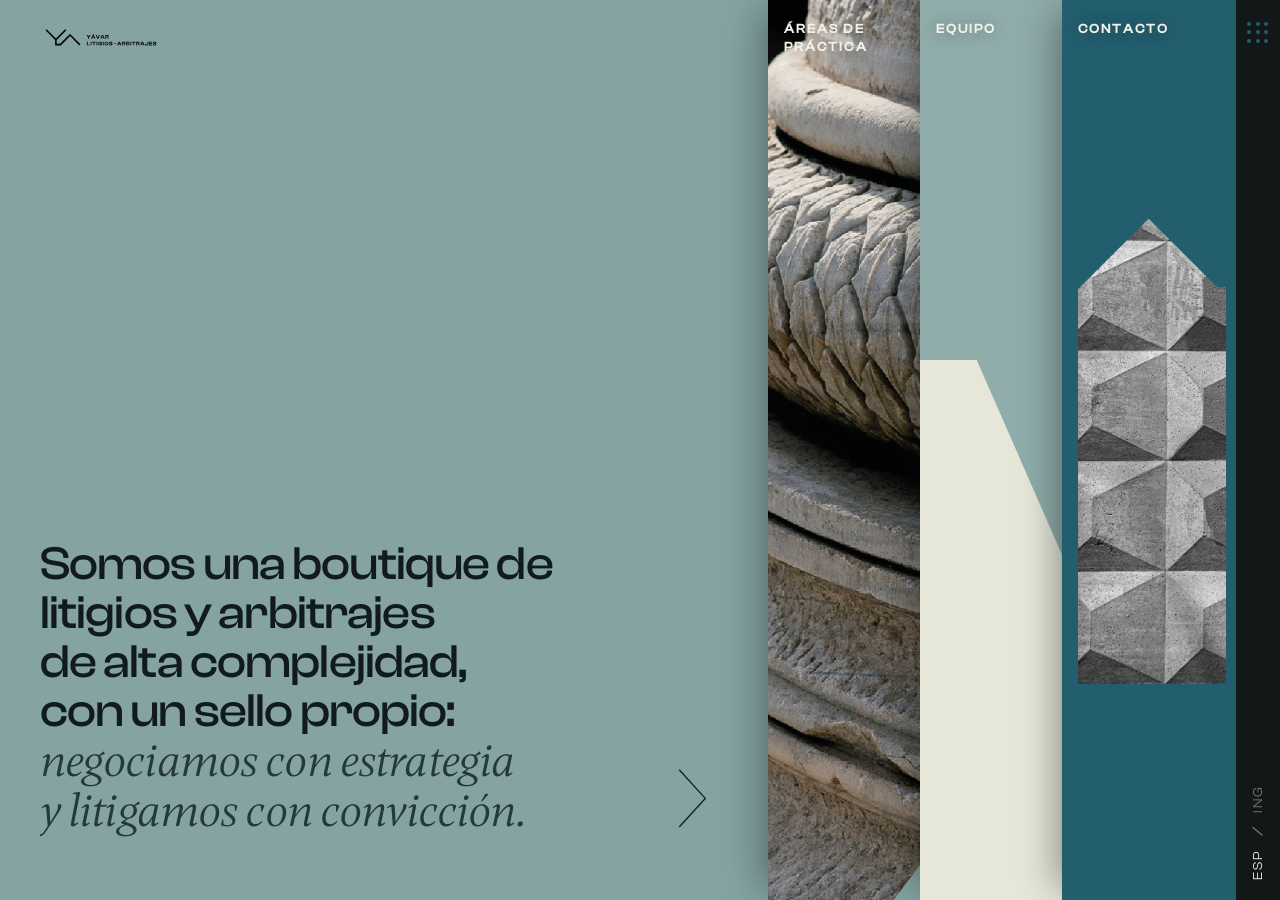
==== commit 7952eb14: "Update practice area translations for consistency and clarity" ====
--- a/index.html
+++ b/index.html
@@ -39,7 +39,10 @@
 .phrase.show .line:nth-child(3) > span{transition-delay:.19s}
 .phrase.show .line:nth-child(4) > span{transition-delay:.26s}
 .phrase.show .line:nth-child(5) > span{transition-delay:.33s}
+.phrase.show .line:nth-child(6) > span{transition-delay:.4s}
 .phrase h1 em{color:var(--ink-soft)}
+/* frase larga: cuerpo algo menor y líneas más anchas para que quepa completa */
+.phrase.p-long h1{font-size:clamp(26px,3.7vw,56px);max-width:28ch}
 
 /* advance control — thin chevron only */
 .advance{display:flex;align-items:center;flex:0 0 auto}
@@ -184,6 +187,7 @@
   .hero-right{display:none}
   .phrases{position:relative;flex:0 0 auto;width:100%}
   .phrase h1{font-size:clamp(38px,11vw,52px);max-width:12ch;line-height:1.05}
+  .phrase.p-long h1{font-size:clamp(22px,6.8vw,32px);max-width:24ch}
   /* down-pointing chevron */
   .advance{align-self:flex-start}
   .adv-btn{justify-content:center}
@@ -223,24 +227,24 @@
   <div class="hero-left">
     <div class="phrases">
       <!-- 1 -->
-      <div class="phrase show">
-        <h1 class="t-es"><span class="line"><span>Boutique de</span></span><span class="line"><span>litigios y</span></span><span class="line"><span>arbitrajes de</span></span><span class="line"><span>alto impacto y</span></span><span class="line"><span>complejidad, <em>con</em></span></span><span class="line"><span><em>un sello propio.</em></span></span></h1>
-        <h1 class="t-en"><span class="line"><span>A boutique for</span></span><span class="line"><span>high-complexity</span></span><span class="line"><span>litigation &amp;</span></span><span class="line"><span>arbitration, <em>with a</em></span></span><span class="line"><span><em>signature of its own.</em></span></span></h1>
+      <div class="phrase p-long show">
+        <h1 class="t-es"><span class="line"><span>Somos una boutique de</span></span><span class="line"><span>litigios y arbitrajes</span></span><span class="line"><span>de alta complejidad,</span></span><span class="line"><span>con un sello propio:</span></span><span class="line"><span><em>negociamos con estrategia</em></span></span><span class="line"><span><em>y litigamos con convicción.</em></span></span></h1>
+        <h1 class="t-en"><span class="line"><span>We are a boutique litigation</span></span><span class="line"><span>and arbitration firm focused</span></span><span class="line"><span>on high-complexity matters,</span></span><span class="line"><span>with a hallmark of our own:</span></span><span class="line"><span><em>we negotiate strategically</em></span></span><span class="line"><span><em>and litigate with conviction.</em></span></span></h1>
       </div>
       <!-- 2 -->
       <div class="phrase">
-        <h1 class="t-es"><span class="line"><span>Negociamos</span></span><span class="line"><span>estratégicamente</span></span><span class="line"><span><em>y litigamos con</em></span></span><span class="line"><span><em>convicción.</em></span></span></h1>
-        <h1 class="t-en"><span class="line"><span>We negotiate with</span></span><span class="line"><span>strategy <em>and litigate</em></span></span><span class="line"><span><em>with conviction.</em></span></span></h1>
+        <h1 class="t-es"><span class="line"><span>Sabemos que la</span></span><span class="line"><span>excelencia nunca</span></span><span class="line"><span>es casualidad <em>y por</em></span></span><span class="line"><span><em>eso la buscamos</em></span></span><span class="line"><span><em>implacablemente.</em></span></span></h1>
+        <h1 class="t-en"><span class="line"><span>We know that</span></span><span class="line"><span>excellence is never</span></span><span class="line"><span>a matter of chance,</span></span><span class="line"><span><em>which is why we</em></span></span><span class="line"><span><em>pursue it relentlessly.</em></span></span></h1>
       </div>
       <!-- 3 -->
       <div class="phrase">
-        <h1 class="t-es"><span class="line"><span>Sabemos que la</span></span><span class="line"><span>excelencia nunca</span></span><span class="line"><span>es casualidad <em>y por</em></span></span><span class="line"><span><em>eso la buscamos de</em></span></span><span class="line"><span><em>manera implacable.</em></span></span></h1>
-        <h1 class="t-en"><span class="line"><span>We know excellence</span></span><span class="line"><span>is never an accident,</span></span><span class="line"><span><em>and so we pursue</em></span></span><span class="line"><span><em>it relentlessly.</em></span></span></h1>
+        <h1 class="t-es"><span class="line"><span>Estamos cuando el</span></span><span class="line"><span>cliente <em>lo necesita.</em></span></span></h1>
+        <h1 class="t-en"><span class="line"><span>We are there whenever</span></span><span class="line"><span>our clients <em>need us.</em></span></span></h1>
       </div>
       <!-- 4 -->
       <div class="phrase">
-        <h1 class="t-es"><span class="line"><span>Estamos cuando el</span></span><span class="line"><span>cliente lo necesita.</span></span><span class="line"><span>La cercanía no es</span></span><span class="line"><span>un adicional, <em>es parte</em></span></span><span class="line"><span><em>de cómo entendemos</em></span></span><span class="line"><span><em>lo que hacemos.</em></span></span></h1>
-        <h1 class="t-en"><span class="line"><span>Closeness is not</span></span><span class="line"><span>an added service,</span></span><span class="line"><span><em>it is part of how we</em></span></span><span class="line"><span><em>understand our work.</em></span></span></h1>
+        <h1 class="t-es"><span class="line"><span>La cercanía no es</span></span><span class="line"><span>un servicio</span></span><span class="line"><span>adicional, <em>es parte</em></span></span><span class="line"><span><em>de cómo entendemos</em></span></span><span class="line"><span><em>lo que hacemos.</em></span></span></h1>
+        <h1 class="t-en"><span class="line"><span>Being close to our</span></span><span class="line"><span>clients is not an</span></span><span class="line"><span>added service — <em>it is</em></span></span><span class="line"><span><em>part of how we</em></span></span><span class="line"><span><em>understand our work.</em></span></span></h1>
       </div>
     </div>
 
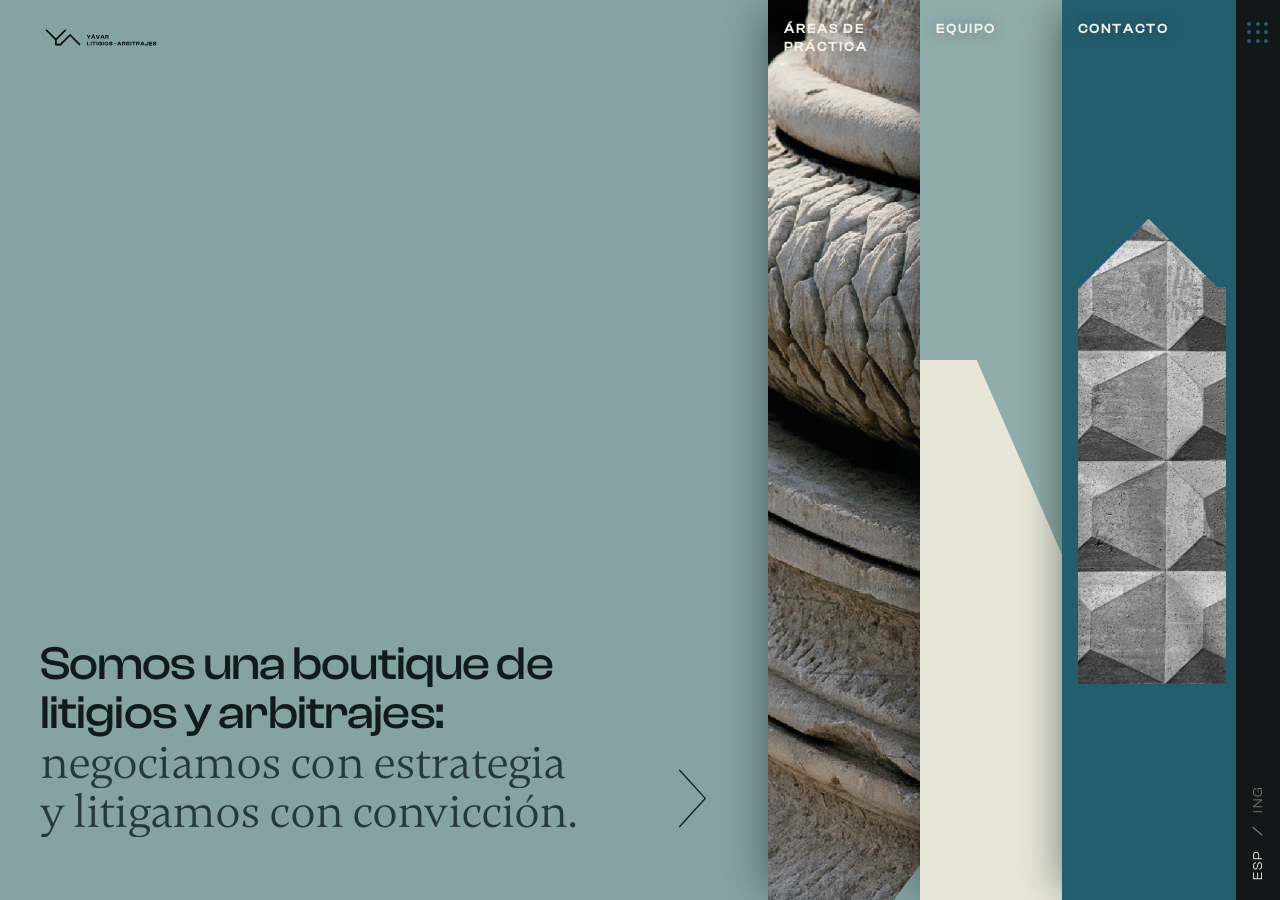
==== commit 7dc7f050: "Enhance layout and content for improved readability and consistency across multiple pages" ====
--- a/index.html
+++ b/index.html
@@ -228,8 +228,8 @@
     <div class="phrases">
       <!-- 1 -->
       <div class="phrase p-long show">
-        <h1 class="t-es"><span class="line"><span>Somos una boutique de</span></span><span class="line"><span>litigios y arbitrajes</span></span><span class="line"><span>de alta complejidad,</span></span><span class="line"><span>con un sello propio:</span></span><span class="line"><span><em>negociamos con estrategia</em></span></span><span class="line"><span><em>y litigamos con convicción.</em></span></span></h1>
-        <h1 class="t-en"><span class="line"><span>We are a boutique litigation</span></span><span class="line"><span>and arbitration firm focused</span></span><span class="line"><span>on high-complexity matters,</span></span><span class="line"><span>with a hallmark of our own:</span></span><span class="line"><span><em>we negotiate strategically</em></span></span><span class="line"><span><em>and litigate with conviction.</em></span></span></h1>
+        <h1 class="t-es"><span class="line"><span>Somos una boutique de</span></span><span class="line"><span>litigios y arbitrajes:</span></span><span class="line"><span><em>negociamos con estrategia</em></span></span><span class="line"><span><em>y litigamos con convicción.</em></span></span></h1>
+        <h1 class="t-en"><span class="line"><span>We are boutique litigation</span></span><span class="line"><span>and arbitration:</span></span><span class="line"><span><em>we negotiate strategically</em></span></span><span class="line"><span><em>and litigate with conviction.</em></span></span></h1>
       </div>
       <!-- 2 -->
       <div class="phrase">
@@ -238,13 +238,8 @@
       </div>
       <!-- 3 -->
       <div class="phrase">
-        <h1 class="t-es"><span class="line"><span>Estamos cuando el</span></span><span class="line"><span>cliente <em>lo necesita.</em></span></span></h1>
-        <h1 class="t-en"><span class="line"><span>We are there whenever</span></span><span class="line"><span>our clients <em>need us.</em></span></span></h1>
-      </div>
-      <!-- 4 -->
-      <div class="phrase">
-        <h1 class="t-es"><span class="line"><span>La cercanía no es</span></span><span class="line"><span>un servicio</span></span><span class="line"><span>adicional, <em>es parte</em></span></span><span class="line"><span><em>de cómo entendemos</em></span></span><span class="line"><span><em>lo que hacemos.</em></span></span></h1>
-        <h1 class="t-en"><span class="line"><span>Being close to our</span></span><span class="line"><span>clients is not an</span></span><span class="line"><span>added service — <em>it is</em></span></span><span class="line"><span><em>part of how we</em></span></span><span class="line"><span><em>understand our work.</em></span></span></h1>
+        <h1 class="t-es"><span class="line"><span>La cercanía con</span></span><span class="line"><span>nuestros clientes,</span></span><span class="line"><span><em>es parte de cómo</em></span></span><span class="line"><span><em>entendemos</em></span></span><span class="line"><span><em>lo que hacemos.</em></span></span></h1>
+        <h1 class="t-en"><span class="line"><span>Being close to our</span></span><span class="line"><span>clients <em>is part of</em></span></span><span class="line"><span><em>how we understand</em></span></span><span class="line"><span><em>what we do.</em></span></span></h1>
       </div>
     </div>
 
@@ -320,9 +315,9 @@
 
   // per-phrase parallax offsets for each gateway media (areas, equipo-para, equipo-photo, contacto)
   var shifts={
-    areas:[0,-5,-9,-4],
-    para:[0,3,-2,4],
-    concrete:[0,4,-3,2]
+    areas:[0,-5,-4],
+    para:[0,3,4],
+    concrete:[0,4,2]
   };
   function applyShift(i){
     var areas=cols.querySelector('.col-areas .col-media');
--- a/assets/css/yla.css
+++ b/assets/css/yla.css
@@ -16,8 +16,8 @@
 }
 @font-face{
   font-family:"Gambetta";
-  src:url("../fonts/Gambetta-Italic.otf") format("opentype");
-  font-weight:400; font-style:italic; font-display:swap;
+  src:url("../fonts/Gambetta-Regular.otf") format("opentype");
+  font-weight:400; font-style:normal; font-display:swap;
 }
 
 /* ---------- Tokens ---------- */
@@ -62,10 +62,10 @@
 a{color:inherit;text-decoration:none}
 img{display:block;max-width:100%}
 button{font-family:inherit;color:inherit;background:none;border:none;cursor:pointer}
-em,i{font-family:var(--f-serif);font-style:italic;font-weight:400}
-
-/* serif italics should optically align with the display caps */
-.serif{font-family:var(--f-serif);font-style:italic;font-weight:400}
+em,i{font-family:var(--f-serif);font-style:normal;font-weight:400}
+
+/* serif accents should optically align with the display caps */
+.serif{font-family:var(--f-serif);font-style:normal;font-weight:400}
 
 /* ---------- Brand mark ---------- */
 .mk{width:auto;height:100%;display:block}
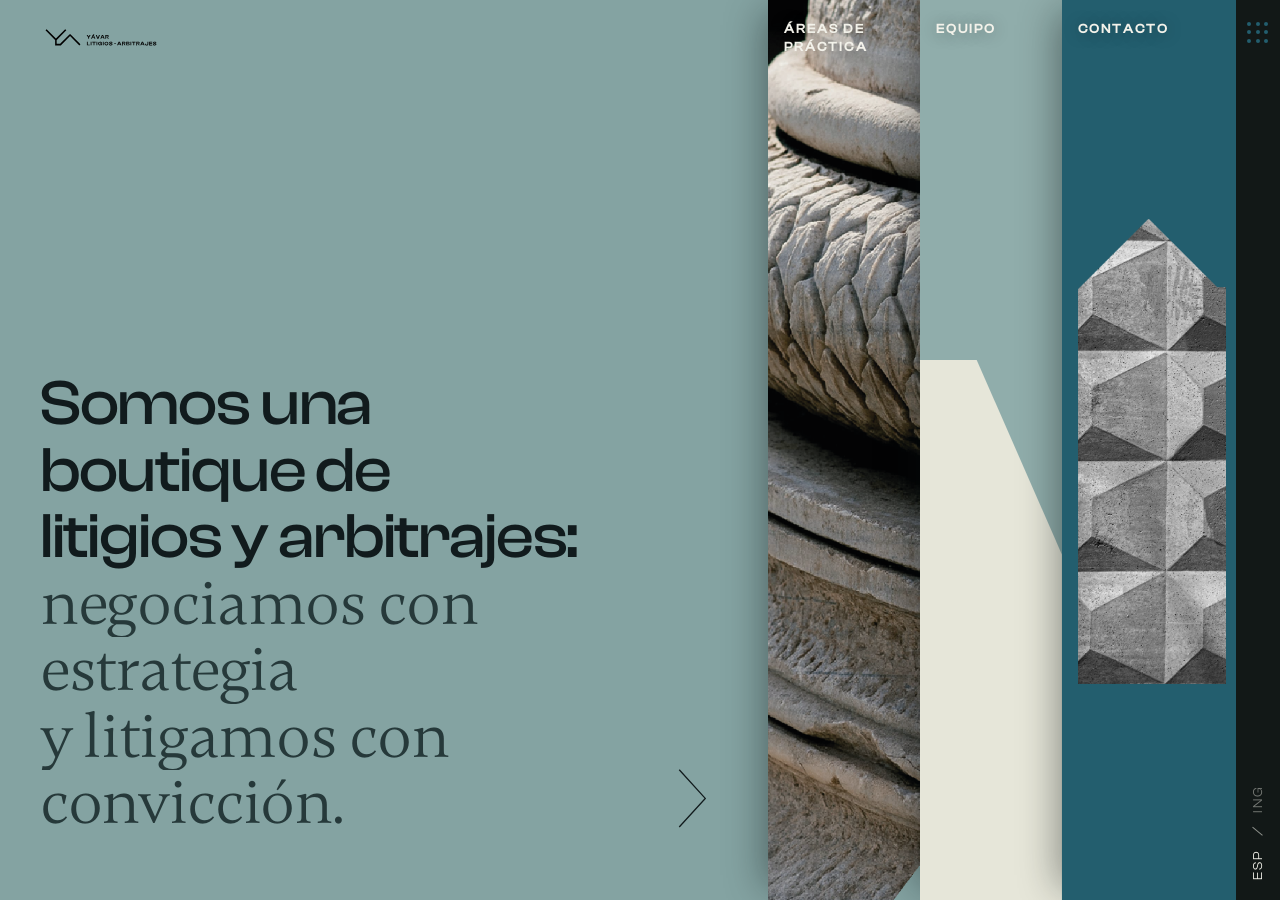
==== commit ac14cddb: "Add address and contact information to footer across multiple pages; enhance menu background styling" ====
--- a/index.html
+++ b/index.html
@@ -40,6 +40,7 @@
 .phrase.show .line:nth-child(4) > span{transition-delay:.26s}
 .phrase.show .line:nth-child(5) > span{transition-delay:.33s}
 .phrase.show .line:nth-child(6) > span{transition-delay:.4s}
+.phrase.show .line:nth-child(7) > span{transition-delay:.47s}
 .phrase h1 em{color:var(--ink-soft)}
 /* frase larga: cuerpo algo menor y líneas más anchas para que quepa completa */
 .phrase.p-long h1{font-size:clamp(26px,3.7vw,56px);max-width:28ch}
@@ -227,9 +228,9 @@
   <div class="hero-left">
     <div class="phrases">
       <!-- 1 -->
-      <div class="phrase p-long show">
-        <h1 class="t-es"><span class="line"><span>Somos una boutique de</span></span><span class="line"><span>litigios y arbitrajes:</span></span><span class="line"><span><em>negociamos con estrategia</em></span></span><span class="line"><span><em>y litigamos con convicción.</em></span></span></h1>
-        <h1 class="t-en"><span class="line"><span>We are boutique litigation</span></span><span class="line"><span>and arbitration:</span></span><span class="line"><span><em>we negotiate strategically</em></span></span><span class="line"><span><em>and litigate with conviction.</em></span></span></h1>
+      <div class="phrase show">
+        <h1 class="t-es"><span class="line"><span>Somos una</span></span><span class="line"><span>boutique de</span></span><span class="line"><span>litigios y arbitrajes:</span></span><span class="line"><span><em>negociamos con</em></span></span><span class="line"><span><em>estrategia</em></span></span><span class="line"><span><em>y litigamos con</em></span></span><span class="line"><span><em>convicción.</em></span></span></h1>
+        <h1 class="t-en"><span class="line"><span>We are boutique</span></span><span class="line"><span>litigation and</span></span><span class="line"><span>arbitration:</span></span><span class="line"><span><em>we negotiate</em></span></span><span class="line"><span><em>strategically</em></span></span><span class="line"><span><em>and litigate</em></span></span><span class="line"><span><em>with conviction.</em></span></span></h1>
       </div>
       <!-- 2 -->
       <div class="phrase">
@@ -296,13 +297,13 @@
       <a href="equipo.html"><span class="t-es">EQUIPO</span><span class="t-en">TEAM</span></a>
       <a href="contacto.html"><span class="t-es">CONTACTO</span><span class="t-en">CONTACT</span></a>
     </nav>
+    <div class="addr">
+      El Bosque Norte 0211, Oficina #437<br>Las Condes, Santiago / Chile<br>
+      <a href="mailto:contacto@yla.cl">contacto@yla.cl</a>
+    </div>
   </div>
   <div class="menu-foot">
     <span class="lang"><button data-lang-btn="es" class="on">ESP</button><span class="div"></span><button data-lang-btn="en">ING</button></span>
-    <div class="addr">
-      El Bosque Norte 0211<br>Oficina #437 · Las Condes<br>Santiago / Chile<br>
-      <a href="mailto:contacto@yla.cl">contacto@yla.cl</a>
-    </div>
   </div>
 </div>
 
--- a/assets/css/yla.css
+++ b/assets/css/yla.css
@@ -158,7 +158,8 @@
 
 /* ---------- Full-screen menu overlay ---------- */
 .menu{
-  position:fixed;inset:0;z-index:200;background:var(--night);color:var(--paper);
+  position:fixed;inset:0;z-index:200;color:var(--paper);
+  background:var(--night) url("../img/menu-bg.jpg") center/cover no-repeat;
   display:flex;flex-direction:column;
   padding:20px var(--pad) clamp(120px,16vh,220px);
   clip-path:inset(0 0 100% 0);
@@ -166,11 +167,21 @@
   pointer-events:none;
 }
 .menu.open{clip-path:inset(0 0 0 0);pointer-events:auto}
+/* panel petróleo con corte diagonal (como los quiebres de Equipo);
+   la foto de fondo queda a la vista a la derecha del quiebre, a todo el alto */
+.menu::before{content:"";position:absolute;inset:0;background:var(--petrol);
+  clip-path:polygon(0 0, 76% 0, 43% 100%, 0 100%)}
+.menu > *{position:relative;z-index:1}
+/* mobile: sin foto ni quiebre — panel petróleo completo */
+@media (max-width:680px){
+  .menu{background:var(--petrol)}
+  .menu::before{display:none}
+}
 .menu .menu-top{display:flex;align-items:flex-start;justify-content:space-between}
 .menu .brand{color:var(--paper)}
 .menu .close{
   width:30px;height:30px;position:fixed;top:18px;right:calc((var(--rail) - 30px)/2);
-  color:#235e6e;z-index:5;
+  color:var(--paper);z-index:5;
 }
 @media (max-width:980px){
   .menu .close{right:calc(var(--pad) - 4px)}
@@ -200,7 +211,7 @@
 .menu nav a::after{
   content:"\00005C";
   position:absolute;left:0;top:100%;
-  color:#235e6e;font-size:1em;line-height:1;font-weight:400;
+  color:var(--cream);font-size:1em;line-height:1;font-weight:400;
   opacity:0;transform:translateY(-6px);
   transition:opacity .35s var(--ease),transform .35s var(--ease);
   pointer-events:none;
@@ -208,15 +219,20 @@
 .menu nav a:hover::after{opacity:1;transform:translateY(0)}
 .menu nav a .mk-underline{display:none}
 .menu .menu-foot{
-  display:flex;align-items:flex-end;justify-content:space-between;gap:24px;
+  display:flex;align-items:flex-end;justify-content:flex-start;gap:24px;
   padding-inline:clamp(32px,7vw,130px);
   opacity:0;transform:translateY(20px);transition:opacity .6s var(--ease) .5s,transform .6s var(--ease) .5s;
 }
 .menu.open .menu-foot{opacity:1;transform:none}
-.menu .menu-foot .addr{
-  text-align:right;font-size:clamp(15px,1.4vw,18px);line-height:1.7;letter-spacing:.04em;color:#235e6e;
-}
-.menu .menu-foot .addr a{color:#235e6e;display:inline-block;padding-top:12px}
+/* dirección + contacto bajo los links, sobre el panel petróleo */
+.menu .menu-body .addr{
+  margin-top:clamp(34px,7vh,72px);
+  font-size:clamp(14px,1.25vw,17px);line-height:1.7;letter-spacing:.04em;
+  color:rgba(243,242,234,.9);
+  opacity:0;transform:translateY(20px);transition:opacity .6s var(--ease) .5s,transform .6s var(--ease) .5s;
+}
+.menu.open .menu-body .addr{opacity:1;transform:none}
+.menu .menu-body .addr a{color:var(--cream);display:inline-block;padding-top:12px}
 .menu .menu-foot .lang{color:var(--paper)}
 
 /* ---------- Generic page chrome on dark ---------- */
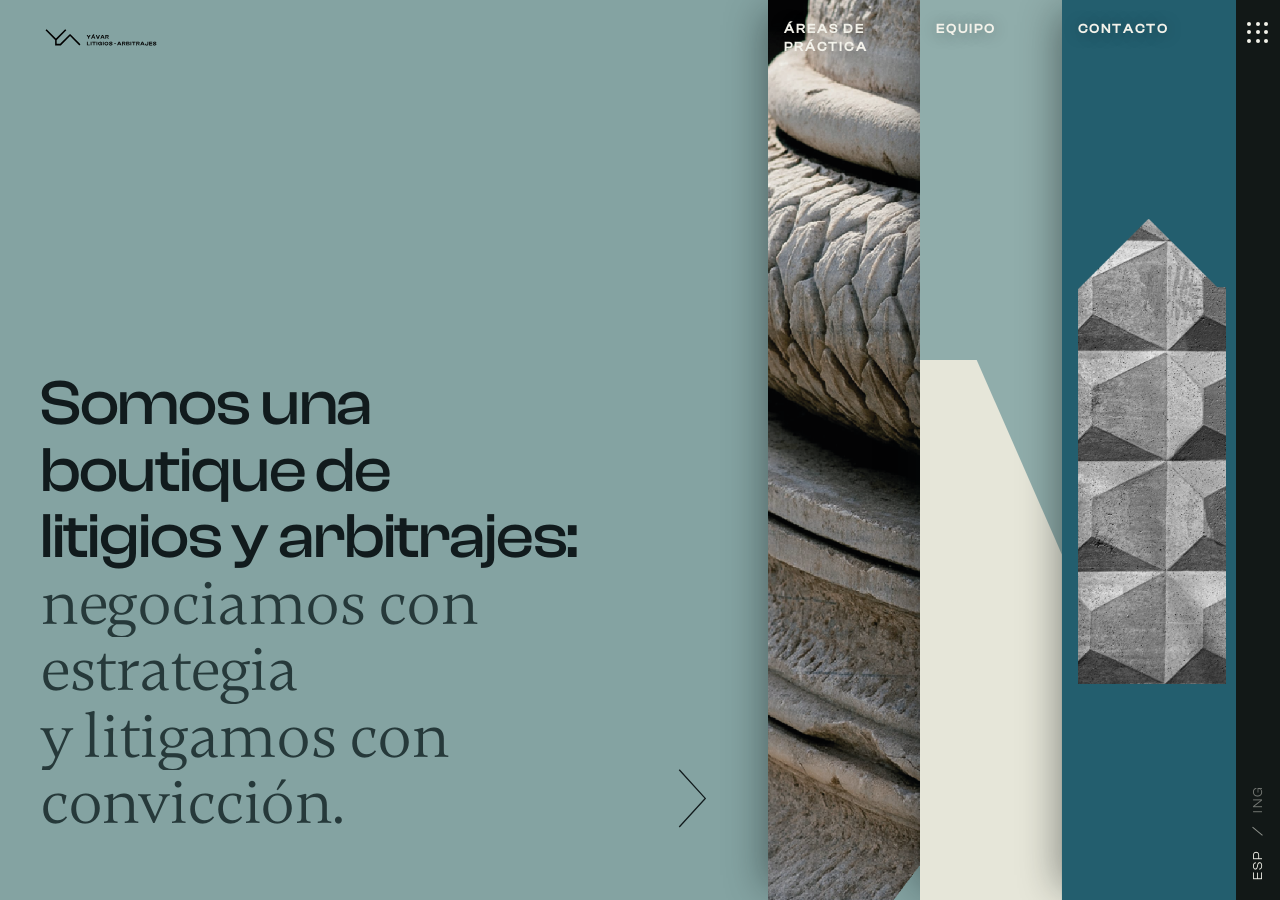
==== commit f76dff0a: "Remove email address from address section in multiple pages for privacy" ====
--- a/index.html
+++ b/index.html
@@ -298,8 +298,7 @@
       <a href="contacto.html"><span class="t-es">CONTACTO</span><span class="t-en">CONTACT</span></a>
     </nav>
     <div class="addr">
-      El Bosque Norte 0211, Oficina #437<br>Las Condes, Santiago / Chile<br>
-      <a href="mailto:contacto@yla.cl">contacto@yla.cl</a>
+      El Bosque Norte 0211, Oficina #437<br>Las Condes, Santiago / Chile
     </div>
   </div>
   <div class="menu-foot">
--- a/assets/css/yla.css
+++ b/assets/css/yla.css
@@ -107,8 +107,9 @@
 .dots{
   display:grid;grid-template-columns:repeat(3,1fr);gap:3px;
   width:22px;height:22px;margin-top:2px;
-}
-.dots span{width:4px;height:4px;border-radius:50%;background:#235e6e;transition:transform .4s var(--ease),opacity .4s}
+  color:#235e6e;
+}
+.dots span{width:4px;height:4px;border-radius:50%;background:currentColor;transition:transform .4s var(--ease),opacity .4s}
 .dots:hover span{opacity:.55}
 .dots:hover span:nth-child(5){opacity:1;transform:scale(1.5)}
 
@@ -174,8 +175,10 @@
 .menu > *{position:relative;z-index:1}
 /* mobile: sin foto ni quiebre — panel petróleo completo */
 @media (max-width:680px){
-  .menu{background:var(--petrol)}
+  .menu{background:var(--petrol);padding-bottom:clamp(48px,9vh,90px)}
   .menu::before{display:none}
+  /* dirección anclada abajo, con más aire respecto a los links */
+  .menu .menu-body .addr{margin-top:auto;padding-top:56px}
 }
 .menu .menu-top{display:flex;align-items:flex-start;justify-content:space-between}
 .menu .brand{color:var(--paper)}
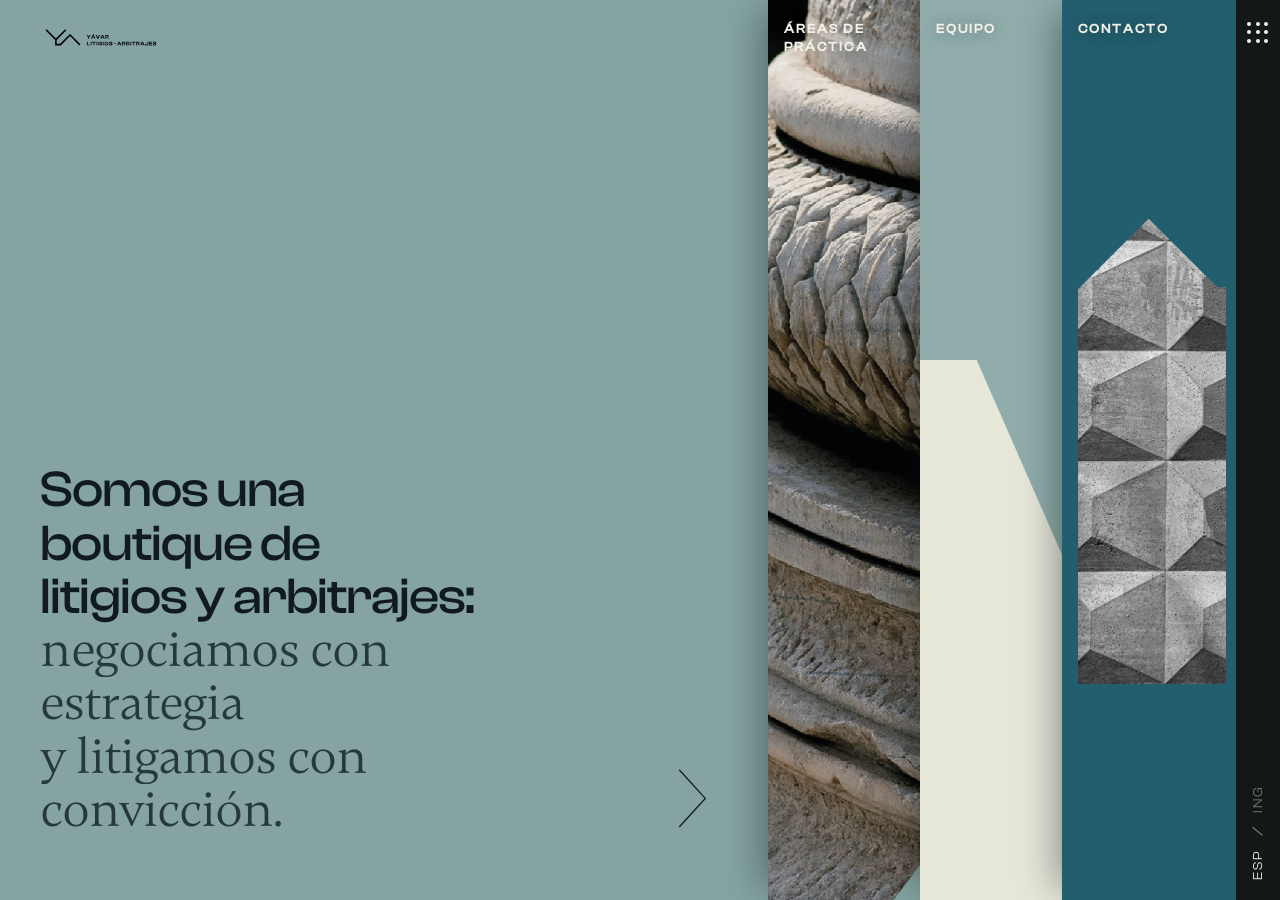
==== commit d2402244: "Reduce hero-left headline font sizes by 20% Co-Authored-By: Claude Fable 5 <noreply@anthropic.com>" ====
--- a/index.html
+++ b/index.html
@@ -22,7 +22,7 @@
 .phrase.show{position:relative;pointer-events:auto}
 .phrase h1{
   font-weight:500;
-  font-size:clamp(34px,5vw,76px);
+  font-size:clamp(27px,4vw,61px);
   line-height:1.02;
   letter-spacing:-.018em;
   color:var(--ink);
@@ -43,7 +43,7 @@
 .phrase.show .line:nth-child(7) > span{transition-delay:.47s}
 .phrase h1 em{color:var(--ink-soft)}
 /* frase larga: cuerpo algo menor y líneas más anchas para que quepa completa */
-.phrase.p-long h1{font-size:clamp(26px,3.7vw,56px);max-width:28ch}
+.phrase.p-long h1{font-size:clamp(21px,3vw,45px);max-width:28ch}
 
 /* advance control — thin chevron only */
 .advance{display:flex;align-items:center;flex:0 0 auto}
@@ -187,8 +187,8 @@
   /* gateway columns move to the hamburger menu on mobile */
   .hero-right{display:none}
   .phrases{position:relative;flex:0 0 auto;width:100%}
-  .phrase h1{font-size:clamp(38px,11vw,52px);max-width:12ch;line-height:1.05}
-  .phrase.p-long h1{font-size:clamp(22px,6.8vw,32px);max-width:24ch}
+  .phrase h1{font-size:clamp(30px,8.8vw,42px);max-width:12ch;line-height:1.05}
+  .phrase.p-long h1{font-size:clamp(18px,5.4vw,26px);max-width:24ch}
   /* down-pointing chevron */
   .advance{align-self:flex-start}
   .adv-btn{justify-content:center}
